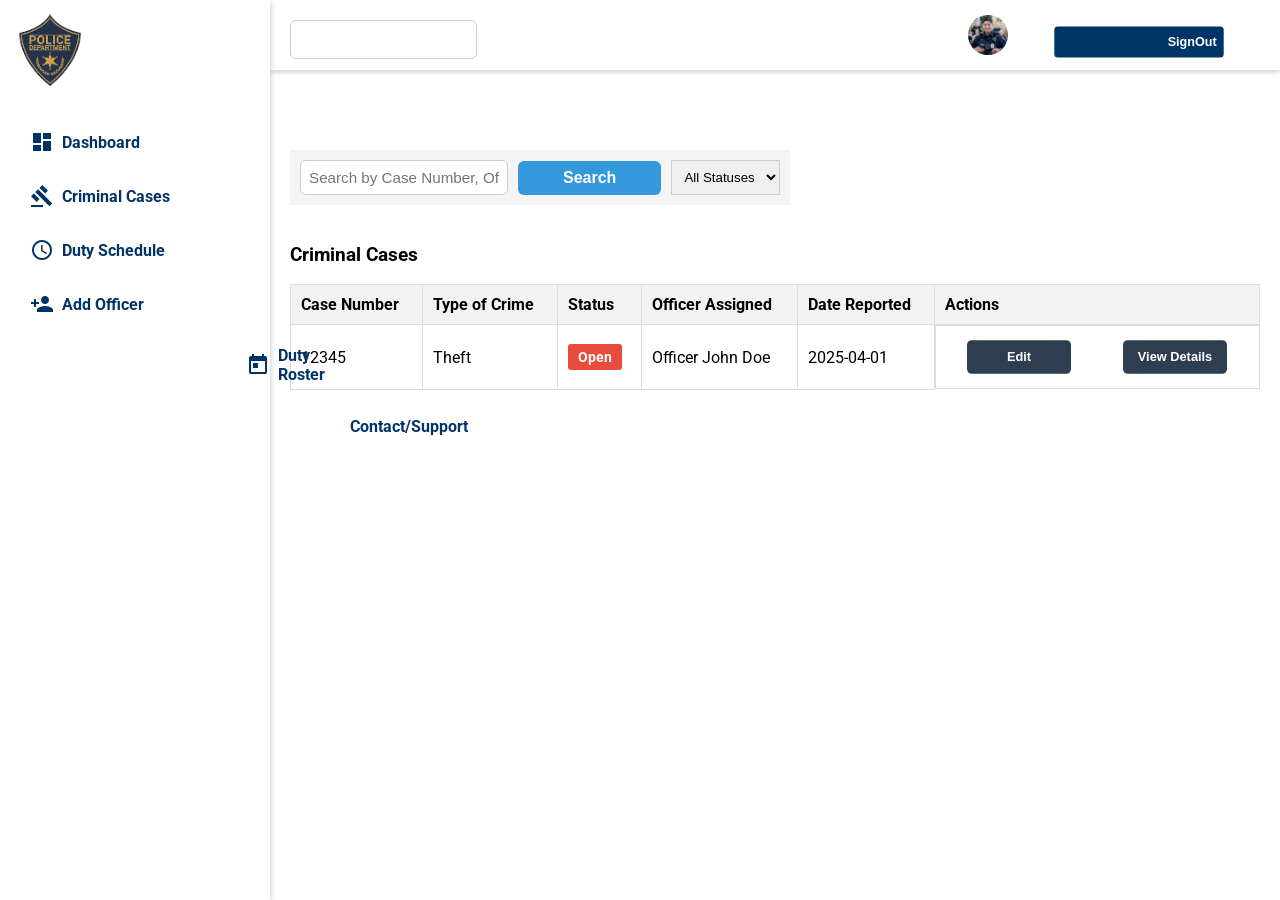
==== cases.html @ ba8a3b09 "First commit" ====
<!DOCTYPE html>
<html lang="en">
<head>
    <meta charset="UTF-8">
    <meta name="viewport" content="width=device-width, initial-scale=1.0">
    <link rel="stylesheet" href="styles/style.css">
    <link href="https://fonts.googleapis.com/icon?family=Material+Icons" rel="stylesheet">
    <title>Police Management System</title>
</head>
<body>
    <div class="sidebar">   
        <div>
            <img src="images/logo2.png" class="logo" alt="">
        </div>
        <ul style="list-style: none; padding: 0;">
            <li class="active">
              <a href="dashboard.html">
                <span class="material-icons">dashboard</span> Dashboard
              </a>
            </li>
            <li>
              <a href="criminal-cases.html">
                <span class="material-icons">gavel</span> Criminal Cases
              </a>
            </li>
            <li>
              <a href="duty-schedule.html">
                <span class="material-icons">schedule</span> Duty Schedule
              </a>
            </li>
            <li>
              <a href="add-officer.html">
                <span class="material-icons">person_add</span> Add Officer
              </a>
            </li>
            <li>
              <a href="duty-roster.html">
                <span class="material-icons">calendar_today</span> Duty Roster
              </a>
            </li>
            <li>
              <a href="contact.html">
                <span class="material-icons">support_agent</span> Contact/Support
              </a>
            </li>
          </ul>
    </div>
    <main>
        <div class="navbar flex align-items justify-between">
            <div>
                <input type="text">
            </div>
            <div class="flex items-center justify-between">
                <img src="images/officer1.jpg" class="officer-profile" alt="">
                <button type="button" class="signout-btn"><span class="material-icons">logout</span> SignOut </button>
            </div>
        </div>
        <div class="main-content">
            <div class="grid grid-t-3">
                <div class="search-bar">
                    <input type="text" placeholder="Search by Case Number, Officer, or Crime Type">
                    <button type="button">Search</button>
                    <select>
                        <option value="all">All Statuses</option>
                        <option value="open">Open</option>
                        <option value="closed">Closed</option>
                        <option value="in-progress">In Progress</option>
                    </select>
                </div>
            </div>
            
            <div class="cases-list">
                <h3>Criminal Cases</h3>
                <table>
                    <thead>
                        <tr>
                            <th>Case Number</th>
                            <th>Type of Crime</th>
                            <th>Status</th>
                            <th>Officer Assigned</th>
                            <th>Date Reported</th>
                            <th>Actions</th>
                        </tr>
                    </thead>
                    <tbody>
                        <!-- Dynamically populated rows -->
                        <tr>
                            <td>12345</td>
                            <td>Theft</td>
                            <td><span class="status open">Open</span></td>
                            <td>Officer John Doe</td>
                            <td>2025-04-01</td>
                            <td class="actions">
                                <button>Edit</button>
                                <button>View Details</button>
                            </td>
                        </tr>
                        <!-- More rows here -->
                    </tbody>
                </table>
            </div>
            <div class="grid grid-t-2">
                
            </div>
            
        </div>
    </main>
</body>
</html>
---- styles/style.css ----
@import url("https://fonts.googleapis.com/css2?family=Roboto:ital,wght@0,100;0,300;0,400;0,500;0,700;0,900;1,100;1,300;1,400;1,500;1,700;1,900&display=swap");
@import url('https://fonts.googleapis.com/css2?family=DM+Sans:ital,wght@0,400;0,500;0,700;1,400&family=Nunito+Sans:wght@500&display=swap');

body{
    font-family: "Roboto";
    margin: 0;
}

ul{
  padding: 0;
}

.loader-wrapper {
  position: fixed;       /* Fix to the screen */
  top: 0;
  left: 0;
  width: 100vw;          /* Full width of the viewport */
  height: 100vh;         /* Full height of the viewport */
  background-color: rgba(255, 255, 255, 0.8); /* Light background */
  display: flex;         /* Flexbox to center the loader */
  justify-content: center; /* Horizontally center */
  align-items: center;   /* Vertically center */
  z-index: 9999;         /* Ensure it's above other content */
}
.loader-wrapper.hidden {
  display: none;         /* Hide the loader when not needed */
}
.loader {
  --d:22px;
  width: 4px;
  height: 4px;
  border-radius: 50%;
  color: #25b09b;
  box-shadow: 
    calc(1*var(--d))      calc(0*var(--d))     0 0,
    calc(0.707*var(--d))  calc(0.707*var(--d)) 0 1px,
    calc(0*var(--d))      calc(1*var(--d))     0 2px,
    calc(-0.707*var(--d)) calc(0.707*var(--d)) 0 3px,
    calc(-1*var(--d))     calc(0*var(--d))     0 4px,
    calc(-0.707*var(--d)) calc(-0.707*var(--d))0 5px,
    calc(0*var(--d))      calc(-1*var(--d))    0 6px;
  animation: l27 1s infinite steps(8);
}
@keyframes l27 {
  100% {transform: rotate(1turn)}
}

.heading-1{
    background-color: #f7f7f7;
    padding: 20px;
    color: #19191a;
    border: 1px solid #ccc;
}

.flex{
    display: flex;
}
.items-center{
    align-items: center;
}
.justify-between{
    justify-content: space-between;
}
.grid{
    display: grid;
}
.grid-t-1{
    grid-template-columns: repeat(1, 1fr);
}
.grid-t-2{
    grid-template-columns: repeat(2, 1fr);
}
.grid-t-3{
    grid-template-columns: repeat(3, 1fr);
}
.grid-t-4{
    grid-template-columns: repeat(4, 1fr);
}
.space-x-1{
    grid-gap: 20px;
}
.space-x-2{
    grid-gap: 40px;
}



.sidebar{
    width: 270px;
    height: 100vh;
    background-color: rgb(255, 255, 255);
    box-shadow: 0 1px 6px 0 #20212447;
    position: fixed;
    top: 0;
    left: 0;
    bottom: 0;
}
.navbar{
    box-shadow: 0 1px 6px 0 #20212447;
    background-color: white;
    padding: 20px;
    height: 30px;
}
.navbar img{
    width: 40px;
    height: 40px;
    border-radius: 50%;
    object-fit: cover;
    margin-right: 10px;
    cursor: pointer;
}
.navbar input{
    padding: 10px;
    width: 100%;
    border-radius: 20px;
    border: 1px solid #ccc;
}
.signout-btn{
    padding: 10px;
    border: none;
    color: white;
    border-radius: 5px;
    display: flex;
    align-items: center;
    background-color: #003366;
    transform: scale(0.7);
    font-size: 18px;
}
main{
    margin-left: 270px;
}
.main-content{
    padding: 60px 20px;
}
.sidebar img{
    width: 100px;
    height: 100px;
    cursor: pointer;
}

.sidebar ul li {
    margin-bottom: 10px;
    padding: 10px 30px;
    transition: all ease-in 0.2s;
}
.sidebar ul li:hover{
    padding: 10px 50px;
    background-color: #7db9f1;
    border-radius: 5px;
    margin: 10px;
}

.sidebar ul li:hover a{
    color: white;
}
  
  ul li a {
    text-decoration: none;
    color: #003366;
    font-weight: bold;
    display: flex;
    align-items: center;
    transition: 0.3s;
  }
  
  ul li a:hover {
    color: #0077cc;
  }
  
  .material-icons {
    margin-right: 8px;
  }
  

  .main-content h1{
    font-family: "DM Sans";
  }

  .main-content .stats > div{
    box-shadow: 0 1px 6px 0 #20212447;
    padding: 15px 30px;
    border-radius: 10px;
    transition: transform 0.2s;
  }
  .main-content .stats > div:hover{
    transform: translateY(-5px);
  }


  .main-content .stats .inner{
    display: flex;
    align-items: center;
    justify-content: space-between;
  }
  .main-content .stats .inner h3{
    font-weight: 500;
  }
  .main-content .stats > div p{
    color: #555555 !important;
    font-weight: 400;
  }
  .main-content .stats > div h2{
    font-size: 2.5rem;
    color: #2c3e50;
    margin: 10px 0;
    font-weight: 400;
  }

  .main-content .stats .inner span{
    color: white;
    border-radius: 50%;
    padding: 10px;
    display: flex;
    justify-content: center;
    align-items: center;
  }

.stat-1{
    background-color: orange;
}
.stat-2{
    background-color: #0d6efd;
}
.stat-3{
    background-color: #0dcaf0;
}
.stat-4{
    background-color: #dc3545;
}


.summary-cards {
    display: flex;
    gap: 20px;
    margin-top: 20px;
    flex-wrap: wrap;
  }
  
  .summary-card {
    background-color: #ffffff;
    border-left: 5px solid #47bdeb;
    padding: 20px;
    border-radius: 8px;
    flex: 1;
    min-width: 220px;
    box-shadow: 0 4px 8px rgba(0, 0, 0, 0.05);
    transition: transform 0.2s;
  }
  
  .summary-card:hover {
    transform: translateY(-5px);
  }
  
  .summary-number {
    font-size: 2.5rem;
    color: #2c3e50;
    margin: 10px 0;
  }
  
  .summary-text {
    font-size: 0.95rem;
    color: #555;
  }

  .alerts-section {
    margin-top: 30px;
    display: flex;
    flex-direction: column;
    gap: 15px;
  }
  
  .alert {
    padding: 15px 20px;
    border-radius: 6px;
    font-size: 1rem;
    font-weight: 500;
    color: #fff;
    box-shadow: 0 3px 6px rgba(0,0,0,0.1);
  }
  
  /* Alert Types */
  .alert-warning {
    background-color: #f39c12;
  }
  
  .alert-danger {
    background-color: #e74c3c;
  }
  
  .alert-success {
    background-color: #27ae60;
  }

.login-page{
    width: 100%;
    height: 100vh;
    display: flex;
    justify-content: center;
    align-items: center;
}

.login-container{
    padding: 80px;
    box-shadow: 0 1px 6px 0 #20212447;
    width: 400px;
    border-radius: 5px;
}

.login-container img{
    width: 170px;
    height: 170px;
    border-radius: 50%;
    display: block;
    margin: auto;
}
.login-container h3{
  text-align: center;
  margin-bottom: 40px;
}

/* Form inputs */
.form-group {
  margin-bottom: 20px;
}

input[type="text"],
input[type="password"] {
    border: 1px solid #ccc;
    border-radius: 6px;
    font-size: 0.95rem;
    transition: border-color 0.3s;
    display: block;
    width: 78%;
}

input:focus {
  border-color: #2c3e50;
  outline: none;
}

.login-container button{
  width: 104%;
  margin-top: 40px;
  display: flex;
  align-items: center;
  justify-content: center;
  gap: 10px;
}

/* Sign in button */
button {
  width: 100%;
  padding: 12px;
  background-color: #2c3e50;
  color: #fff;
  font-weight: bold;
  border: none;
  border-radius: 6px;
  font-size: 1rem;
  cursor: pointer;
  transition: background-color 0.3s;
  margin: auto;
  display: block;
}

button:hover {
  background-color: #1a252f;
}

.login-container .form-group{
    position: relative;
}
.login-container .form-group span{
    position: absolute;
    top: 10px;
    left: 10px;
    color: #050507;
}

.login-container input{
    padding: 15px 50px;
}

.officer-page-profile {
    max-width: 700px;
    margin: 40px auto;
    background: #fff;
    padding: 30px;
    border-radius: 12px;
    /* box-shadow: 0 8px 20px rgba(0,0,0,0.1); */
    font-family: 'Segoe UI', sans-serif;
  }
  
  .profile-header {
    display: flex;
    align-items: center;
    gap: 20px;
    margin-bottom: 30px;
  }
  
  .profile-header img {
    width: 200px;
    height: 200px;
    border-radius: 20px;
    object-fit: cover;
  }

  .profile-header .ranks span{
    font-size: 15px;
    margin: 0;
  }
  
  .officer-info h2 {
    margin: 0;
    font-size: 1.5rem;
    color: #2c3e50;
  }
  
  .officer-info p {
    margin: 4px 0;
    color: #555;
  }
  
  .status {
    display: inline-block;
    padding: 5px 10px;
    border-radius: 20px;
    font-size: 0.85rem;
    font-weight: bold;
  }
  
  .on-duty {
    background-color: #27ae60;
    color: white;
  }
  
  .off-duty {
    background-color: #e74c3c;
    color: white;
  }
  
  .profile-details h3 {
    margin-bottom: 15px;
    color: #2c3e50;
  }
  
  .profile-details ul {
    list-style: none;
    padding: 0;
    line-height: 1.8;
    color: #333;
  }
  .profile-details ul li{
    display: flex;
    flex-direction: column;
  }
  .profile-details ul li span{
    font-weight: 500 !important;
  }
  
  .profile-actions {
    margin-top: 20px;
  }
  
  .profile-actions button {
    margin-right: 10px;
    padding: 10px 20px;
    background: #2c3e50;
    color: white;
    border: none;
    border-radius: 6px;
    cursor: pointer;
    transition: background 0.3s;
    margin-top: 20px;
  }
  
  .profile-actions button:hover {
    background: #1a252f;
  }

  .officer-stats ul li{
    display: flex;
    align-items: center;
    justify-content: space-between;
    padding: 10px 20px;
  }

  .officer-stats ul li span:last-child{
    font-weight: 500;
    color: #555555;
  }

  .badge{
    background-color: #388ec1;
    padding: 10px;
    border-radius: 50%;
    color: white !important;
  }
  
  
  /* Search Bar */
.search-bar {
  display: flex;
  gap: 10px;
  margin: 20px 0;
  padding: 10px;
  background-color: #f4f4f4;
}

.search-bar input {
  padding: 8px;
  width: 250px;
  border: 1px solid #ccc;
}

.search-bar button {
  padding: 8px 15px;
  background-color: #3498db;
  color: white;
  border: none;
  cursor: pointer;
}

.search-bar button:hover {
  background-color: #2980b9;
}

.search-bar select {
  padding: 8px;
  border: 1px solid #ccc;
}

/* Criminal Cases Table */
.cases-list table {
  width: 100%;
  border-collapse: collapse;
}

.cases-list th, .cases-list td {
  padding: 10px;
  border: 1px solid #ddd;
  text-align: left;
}

.cases-list th {
  background-color: #f2f2f2;
}

.status {
  padding: 5px 10px;
  border-radius: 3px;
}

.status.open {
  background-color: #e74c3c;
  color: white;
}

.status.closed {
  background-color: #2ecc71;
  color: white;
}

.status.in-progress {
  background-color: #f39c12;
  color: white;
}

/* Add Case Form */
.add-case-form {
  max-width: 600px;
  margin: 20px;
  padding: 20px;
  background-color: #f9f9f9;
  border-radius: 5px;
  box-shadow: 0 0 10px rgba(0, 0, 0, 0.1);
}

.add-case-form .form-group {
  margin-bottom: 15px;
}

.add-case-form label {
  display: block;
  margin-bottom: 5px;
}

.add-case-form input, .add-case-form select, .add-case-form textarea {
  width: 100%;
  padding: 8px;
  border: 1px solid #ccc;
  border-radius: 5px;
}

.add-case-form button {
  padding: 10px 20px;
  background-color: #3498db;
  color: white;
  border: none;
  cursor: pointer;
}

.add-case-form button:hover {
  background-color: #2980b9;
}

/* Case Details */
.case-details {
  max-width: 800px;
  margin: 20px;
  padding: 20px;
  background-color: #f9f9f9;
  border-radius: 5px;
  box-shadow: 0 0 10px rgba(0, 0, 0, 0.1);
}

.case-details .case-info p {
  font-size: 1.1em;
  margin: 10px 0;
}

.evidence ul {
  list-style-type: none;
  padding: 0;
}

.evidence li {
  margin: 5px 0;
}

.cases-list .actions{
  display: flex;
  align-items: center;
  gap: 10px;
  justify-items: flex-start;
}
.cases-list .actions button{
  transform: scale(0.8);
  width: 130px;
}
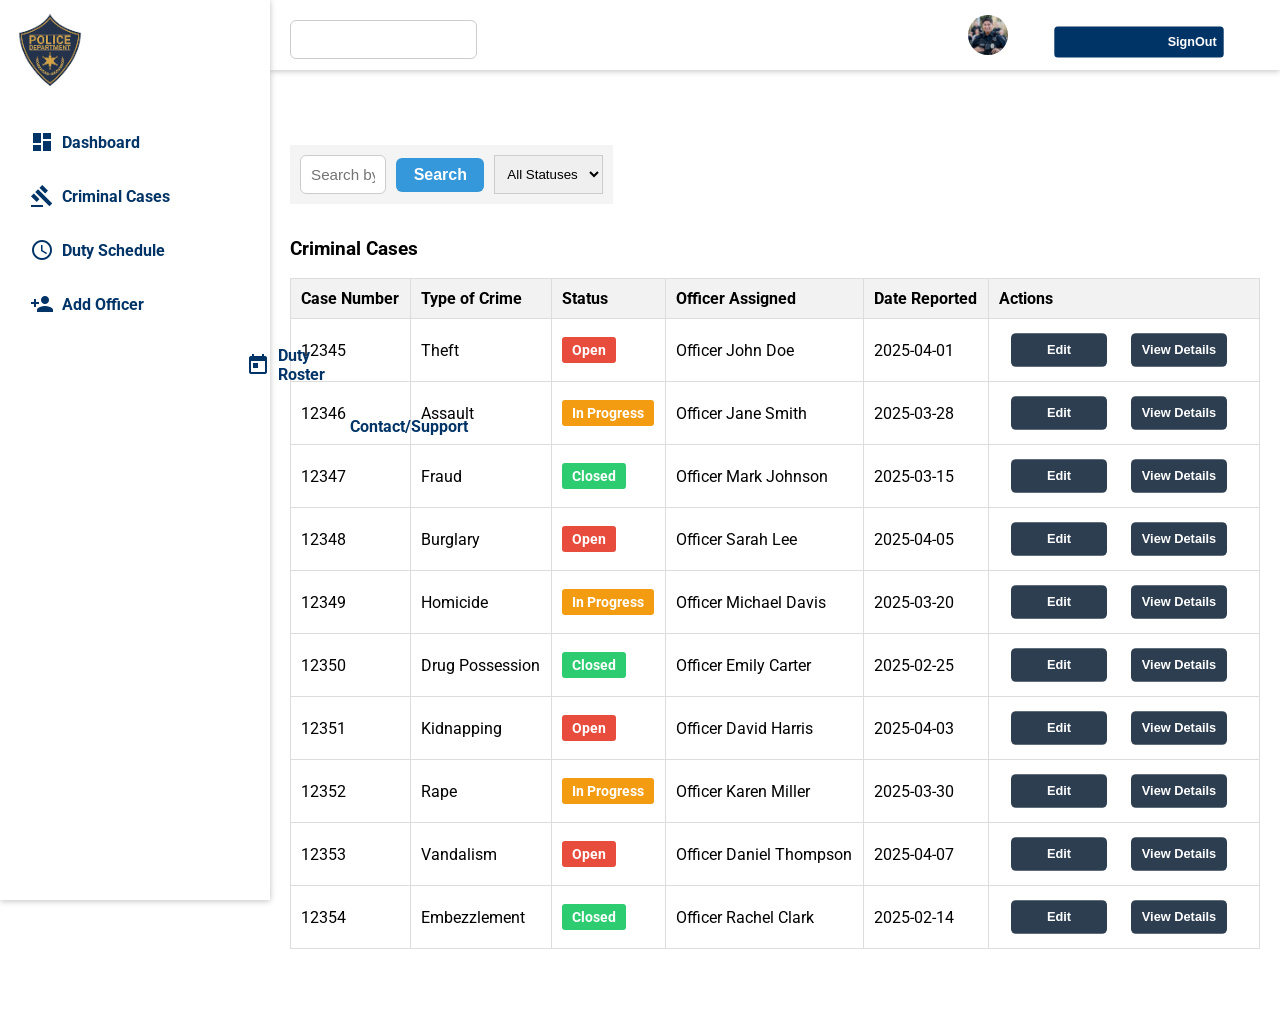
==== commit e3d5b2c9: "First commit" ====
--- a/cases.html
+++ b/cases.html
@@ -83,19 +83,126 @@
                         </tr>
                     </thead>
                     <tbody>
-                        <!-- Dynamically populated rows -->
+                        <!-- Case 1 -->
                         <tr>
                             <td>12345</td>
                             <td>Theft</td>
                             <td><span class="status open">Open</span></td>
                             <td>Officer John Doe</td>
                             <td>2025-04-01</td>
-                            <td class="actions">
-                                <button>Edit</button>
-                                <button>View Details</button>
-                            </td>
-                        </tr>
-                        <!-- More rows here -->
+                            <td id="actions">
+                                <button>Edit</button>
+                                <button>View Details</button>
+                            </td>
+                        </tr>
+                        <!-- Case 2 -->
+                        <tr>
+                            <td>12346</td>
+                            <td>Assault</td>
+                            <td><span class="status in-progress">In Progress</span></td>
+                            <td>Officer Jane Smith</td>
+                            <td>2025-03-28</td>
+                            <td id="actions">
+                                <button>Edit</button>
+                                <button>View Details</button>
+                            </td>
+                        </tr>
+                        <!-- Case 3 -->
+                        <tr>
+                            <td>12347</td>
+                            <td>Fraud</td>
+                            <td><span class="status closed">Closed</span></td>
+                            <td>Officer Mark Johnson</td>
+                            <td>2025-03-15</td>
+                            <td id="actions">
+                                <button>Edit</button>
+                                <button>View Details</button>
+                            </td>
+                        </tr>
+                        <!-- Case 4 -->
+                        <tr>
+                            <td>12348</td>
+                            <td>Burglary</td>
+                            <td><span class="status open">Open</span></td>
+                            <td>Officer Sarah Lee</td>
+                            <td>2025-04-05</td>
+                            <td id="actions">
+                                <button>Edit</button>
+                                <button>View Details</button>
+                            </td>
+                        </tr>
+                        <!-- Case 5 -->
+                        <tr>
+                            <td>12349</td>
+                            <td>Homicide</td>
+                            <td><span class="status in-progress">In Progress</span></td>
+                            <td>Officer Michael Davis</td>
+                            <td>2025-03-20</td>
+                            <td id="actions">
+                                <button>Edit</button>
+                                <button>View Details</button>
+                            </td>
+                        </tr>
+                        <!-- Case 6 -->
+                        <tr>
+                            <td>12350</td>
+                            <td>Drug Possession</td>
+                            <td><span class="status closed">Closed</span></td>
+                            <td>Officer Emily Carter</td>
+                            <td>2025-02-25</td>
+                            <td id="actions">
+                                <button>Edit</button>
+                                <button>View Details</button>
+                            </td>
+                        </tr>
+                        <!-- Case 7 -->
+                        <tr>
+                            <td>12351</td>
+                            <td>Kidnapping</td>
+                            <td><span class="status open">Open</span></td>
+                            <td>Officer David Harris</td>
+                            <td>2025-04-03</td>
+                            <td id="actions">
+                                <button>Edit</button>
+                                <button>View Details</button>
+                            </td>
+                        </tr>
+                        <!-- Case 8 -->
+                        <tr>
+                            <td>12352</td>
+                            <td>Rape</td>
+                            <td><span class="status in-progress">In Progress</span></td>
+                            <td>Officer Karen Miller</td>
+                            <td>2025-03-30</td>
+                            <td id="actions">
+                                <button>Edit</button>
+                                <button>View Details</button>
+                            </td>
+                        </tr>
+                        <!-- Case 9 -->
+                        <tr>
+                            <td>12353</td>
+                            <td>Vandalism</td>
+                            <td><span class="status open">Open</span></td>
+                            <td>Officer Daniel Thompson</td>
+                            <td>2025-04-07</td>
+                            <td id="actions">
+                                <button>Edit</button>
+                                <button>View Details</button>
+                            </td>
+                        </tr>
+                        <!-- Case 10 -->
+                        <tr>
+                            <td>12354</td>
+                            <td>Embezzlement</td>
+                            <td><span class="status closed">Closed</span></td>
+                            <td>Officer Rachel Clark</td>
+                            <td>2025-02-14</td>
+                            <td id="actions">
+                                <button>Edit</button>
+                                <button>View Details</button>
+                            </td>
+                        </tr>
                     </tbody>
                 </table>
             </div>
@@ -105,5 +212,6 @@
             
         </div>
     </main>
+    <script src="scripts/main.js"></script>
 </body>
 </html>
--- a/styles/style.css
+++ b/styles/style.css
@@ -3,7 +3,7 @@
 @import url('https://fonts.googleapis.com/css2?family=DM+Sans:ital,wght@0,400;0,500;0,700;1,400&family=Nunito+Sans:wght@500&display=swap');
 
 body{
-    font-family: "Roboto";
+    font-family: "Roboto", sans-serif;
     margin: 0;
 }
 
@@ -12,19 +12,19 @@
 }
 
 .loader-wrapper {
-  position: fixed;       /* Fix to the screen */
+  position: fixed;       
   top: 0;
   left: 0;
-  width: 100vw;          /* Full width of the viewport */
-  height: 100vh;         /* Full height of the viewport */
-  background-color: rgba(255, 255, 255, 0.8); /* Light background */
-  display: flex;         /* Flexbox to center the loader */
-  justify-content: center; /* Horizontally center */
-  align-items: center;   /* Vertically center */
-  z-index: 9999;         /* Ensure it's above other content */
+  width: 100vw;          
+  height: 100vh;         
+  background-color: rgba(255, 255, 255, 0.8); 
+  display: flex;       
+  justify-content: center; 
+  align-items: center;   
+  z-index: 9999;         
 }
 .loader-wrapper.hidden {
-  display: none;         /* Hide the loader when not needed */
+  display: none;         
 }
 .loader {
   --d:22px;
@@ -629,13 +629,93 @@
   margin: 5px 0;
 }
 
-.cases-list .actions{
+.cases-list #actions{
+  width: 250px;
+}
+.cases-list #actions button{
+  transform: scale(0.8);
+  width: 120px;
+}
+.cases-list #actions button:first-child{
+  float: left;
+}
+.cases-list #actions button:last-child{
+  float: left;
+}
+
+
+.criminals-page {
+  padding: 20px;
+  background: #fff;
+  border-radius: 10px;
+}
+.criminals-table img{
+  width: 80px;
+  height: 80px;
+  object-fit: cover;
+  border: 1px solid #ccc;
+  padding: 5px;
+}
+
+/* .header {
   display: flex;
+  justify-content: space-between;
   align-items: center;
-  gap: 10px;
-  justify-items: flex-start;
-}
-.cases-list .actions button{
-  transform: scale(0.8);
-  width: 130px;
-}+} */
+
+.add-btn {
+  padding: 10px 20px;
+  background-color: #2ecc71;
+  color: white;
+  border: none;
+  border-radius: 8px;
+  cursor: pointer;
+}
+
+.search-bar {
+  margin: 15px 0;
+}
+
+.search-bar input {
+  width: 100%;
+  padding: 10px;
+  border: 1px solid #ccc;
+  border-radius: 6px;
+}
+
+.criminals-table {
+  width: 100%;
+  border-collapse: collapse;
+  margin-top: 10px;
+}
+
+.criminals-table th,
+.criminals-table td {
+  padding: 12px 10px;
+  text-align: left;
+  border-bottom: 1px solid #ddd;
+}
+
+.status.jailed {
+  background-color: red;
+  color: white;
+  padding: 4px 8px;
+  border-radius: 5px;
+}
+
+.pagination {
+  margin-top: 20px;
+  text-align: center;
+  display: flex;
+}
+
+.pagination button {
+  margin: 0 5px;
+  padding: 8px 16px;
+  border: 1px solid #3498db;
+  background-color: #3498db;
+  color: white;
+  border-radius: 5px;
+  cursor: pointer;
+  display: inline-block;
+}
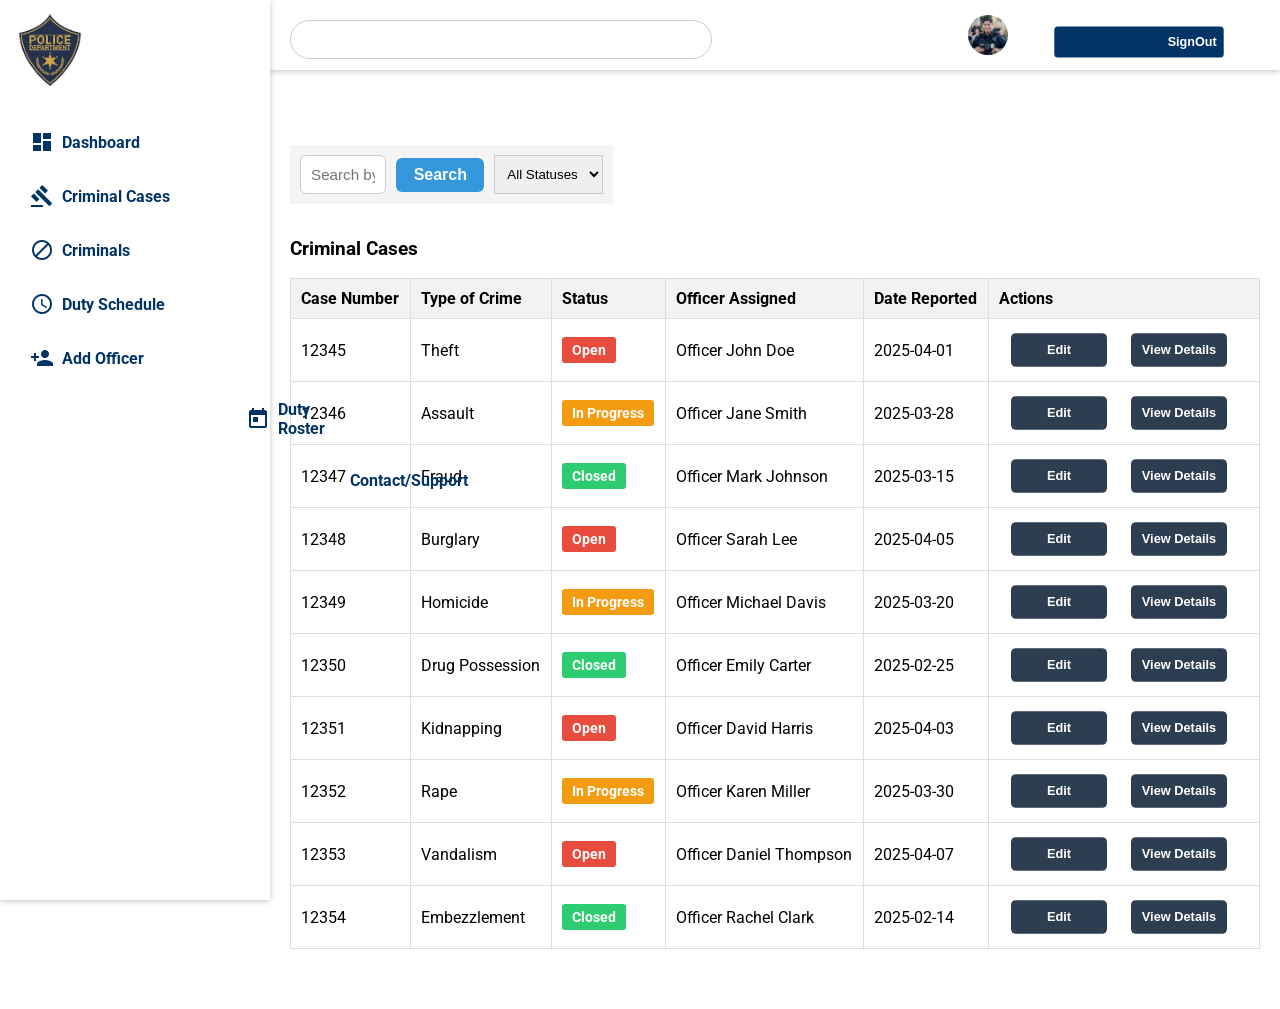
==== commit bd5abadc: "Update codebase" ====
--- a/cases.html
+++ b/cases.html
@@ -14,20 +14,25 @@
         </div>
         <ul style="list-style: none; padding: 0;">
             <li class="active">
-              <a href="dashboard.html">
+              <a href="index.html">
                 <span class="material-icons">dashboard</span> Dashboard
               </a>
             </li>
             <li>
-              <a href="criminal-cases.html">
-                <span class="material-icons">gavel</span> Criminal Cases
-              </a>
-            </li>
-            <li>
-              <a href="duty-schedule.html">
-                <span class="material-icons">schedule</span> Duty Schedule
-              </a>
-            </li>
+                <a href="cases.html">
+                  <span class="material-icons">gavel</span> Criminal Cases
+                </a>
+            </li>
+            <li>
+                <a href="criminals.html">
+                  <span class="material-icons">block</span> Criminals
+                </a>
+            </li>
+            <li>
+                <a href="duty-schedule.html">
+                  <span class="material-icons">schedule</span> Duty Schedule
+                </a>
+              </li>
             <li>
               <a href="add-officer.html">
                 <span class="material-icons">person_add</span> Add Officer
@@ -212,6 +217,10 @@
             
         </div>
     </main>
+
+    <div class="loader-wrapper hidden">
+        <div class="loader"></div>
+    </div>
     <script src="scripts/main.js"></script>
 </body>
 </html>
--- a/styles/style.css
+++ b/styles/style.css
@@ -83,6 +83,12 @@
 .space-x-2{
     grid-gap: 40px;
 }
+.span-2{
+  grid-column: span 2;
+}
+.span-3{
+  grid-column: span 3;
+}
 
 
 
@@ -112,9 +118,9 @@
 }
 .navbar input{
     padding: 10px;
-    width: 100%;
-    border-radius: 20px;
     border: 1px solid #ccc;
+    border-radius: 20px !important;
+    width: 400px !important;
 }
 .signout-btn{
     padding: 10px;
@@ -214,6 +220,7 @@
     display: flex;
     justify-content: center;
     align-items: center;
+    font-size: 2.5rem;
   }
 
 .stat-1{
@@ -719,3 +726,20 @@
   cursor: pointer;
   display: inline-block;
 }
+
+
+
+@media (max-width: 768px) {
+  .sidebar{
+    display: none;
+  }
+  main{
+    margin-left: 0;
+  }
+  .stats{
+    grid-template-columns: repeat(1, 1fr);
+  }
+  .notify-container{
+    grid-template-columns: repeat(1, 1fr);
+  }
+}
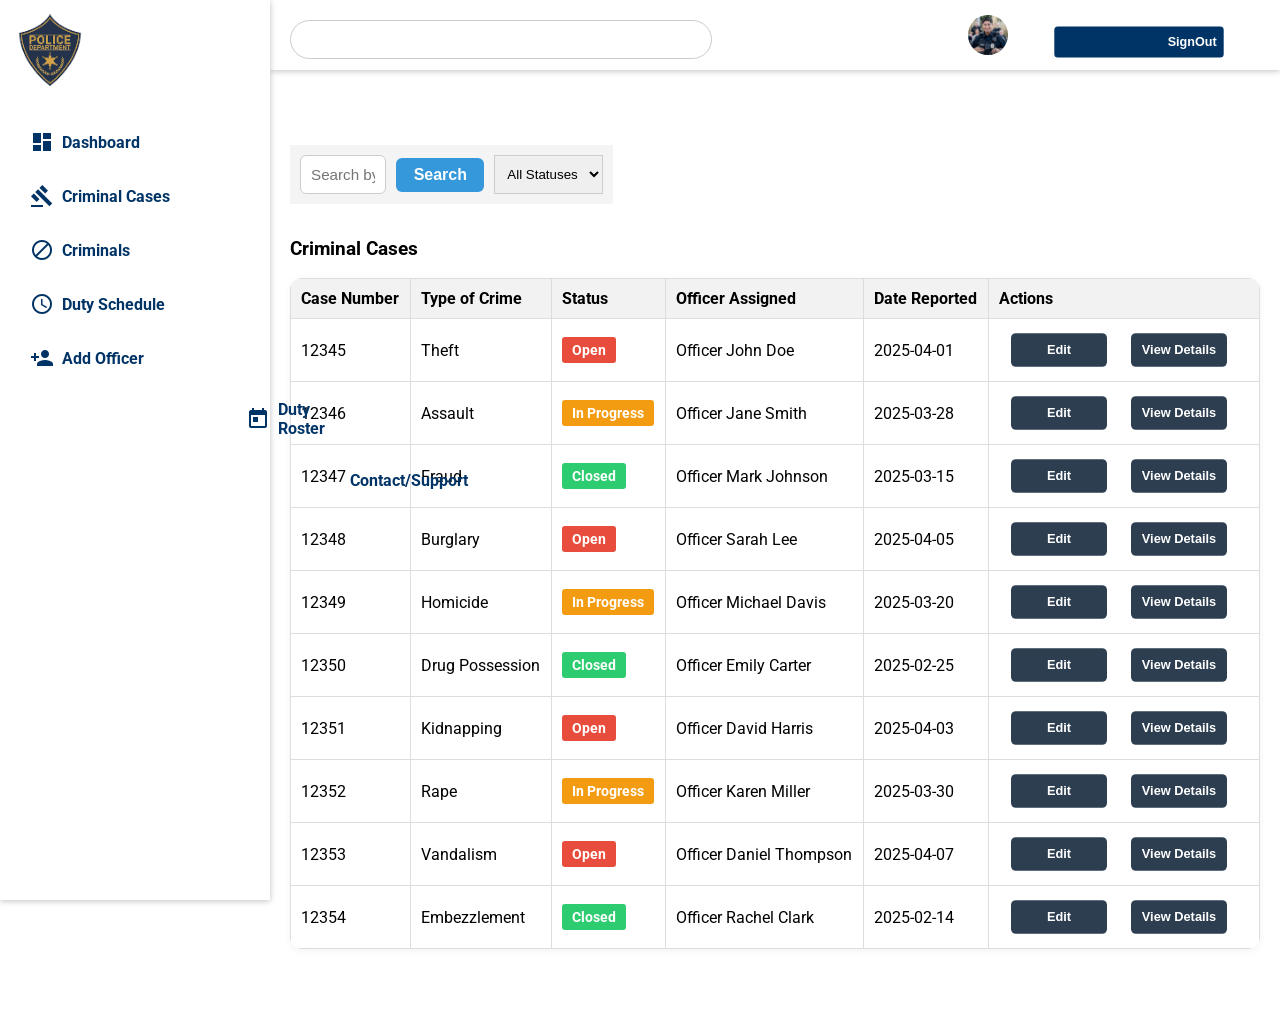
==== commit 9cef44e1: "Update codebase" ====
--- a/cases.html
+++ b/cases.html
@@ -8,58 +8,62 @@
     <title>Police Management System</title>
 </head>
 <body>
-    <div class="sidebar">   
+    <div class="sidebar">
+        <span class="material-icons menu-icon-close">close</span>
         <div>
-            <img src="images/logo2.png" class="logo" alt="">
+          <img src="images/logo2.png" class="logo" alt="" />
         </div>
-        <ul style="list-style: none; padding: 0;">
-            <li class="active">
-              <a href="index.html">
-                <span class="material-icons">dashboard</span> Dashboard
-              </a>
-            </li>
-            <li>
-                <a href="cases.html">
-                  <span class="material-icons">gavel</span> Criminal Cases
-                </a>
-            </li>
-            <li>
-                <a href="criminals.html">
-                  <span class="material-icons">block</span> Criminals
-                </a>
-            </li>
-            <li>
-                <a href="duty-schedule.html">
-                  <span class="material-icons">schedule</span> Duty Schedule
-                </a>
-              </li>
-            <li>
-              <a href="add-officer.html">
-                <span class="material-icons">person_add</span> Add Officer
-              </a>
-            </li>
-            <li>
-              <a href="duty-roster.html">
-                <span class="material-icons">calendar_today</span> Duty Roster
-              </a>
-            </li>
-            <li>
-              <a href="contact.html">
-                <span class="material-icons">support_agent</span> Contact/Support
-              </a>
-            </li>
-          </ul>
-    </div>
+        <ul>
+          <li class="active">
+            <a href="index.html">
+              <span class="material-icons">dashboard</span> Dashboard
+            </a>
+          </li>
+          <li>
+            <a href="cases.html">
+              <span class="material-icons">gavel</span> Criminal Cases
+            </a>
+          </li>
+          <li>
+            <a href="criminals.html">
+              <span class="material-icons">block</span> Criminals
+            </a>
+          </li>
+          <li>
+            <a href="duty-schedule.html">
+              <span class="material-icons">schedule</span> Duty Schedule
+            </a>
+          </li>
+          <li>
+            <a href="add-officer.html">
+              <span class="material-icons">person_add</span> Add Officer
+            </a>
+          </li>
+          <li>
+            <a href="duty-roster.html">
+              <span class="material-icons">calendar_today</span> Duty Roster
+            </a>
+          </li>
+          <li>
+            <a href="contact.html">
+              <span class="material-icons">support_agent</span> Contact/Support
+            </a>
+          </li>
+        </ul>
+      </div>
     <main>
         <div class="navbar flex align-items justify-between">
             <div>
-                <input type="text">
-            </div>
-            <div class="flex items-center justify-between">
-                <img src="images/officer1.jpg" class="officer-profile" alt="">
-                <button type="button" class="signout-btn"><span class="material-icons">logout</span> SignOut </button>
-            </div>
-        </div>
+              <input type="text" />
+              <span class="material-icons menu-icon">menu</span>
+            </div>
+            <div class="flex nav-profile items-center justify-between">
+              <img src="images/officer1.jpg" class="officer-profile" alt="" />
+              <button type="button" class="signout-btn">
+                <span class="material-icons">logout</span> SignOut
+              </button>
+            </div>
+          </div>
         <div class="main-content">
             <div class="grid grid-t-3">
                 <div class="search-bar">
@@ -76,140 +80,142 @@
             
             <div class="cases-list">
                 <h3>Criminal Cases</h3>
-                <table>
-                    <thead>
-                        <tr>
-                            <th>Case Number</th>
-                            <th>Type of Crime</th>
-                            <th>Status</th>
-                            <th>Officer Assigned</th>
-                            <th>Date Reported</th>
-                            <th>Actions</th>
-                        </tr>
-                    </thead>
-                    <tbody>
-                        <!-- Case 1 -->
-                        <tr>
-                            <td>12345</td>
-                            <td>Theft</td>
-                            <td><span class="status open">Open</span></td>
-                            <td>Officer John Doe</td>
-                            <td>2025-04-01</td>
-                            <td id="actions">
-                                <button>Edit</button>
-                                <button>View Details</button>
-                            </td>
-                        </tr>
-                        <!-- Case 2 -->
-                        <tr>
-                            <td>12346</td>
-                            <td>Assault</td>
-                            <td><span class="status in-progress">In Progress</span></td>
-                            <td>Officer Jane Smith</td>
-                            <td>2025-03-28</td>
-                            <td id="actions">
-                                <button>Edit</button>
-                                <button>View Details</button>
-                            </td>
-                        </tr>
-                        <!-- Case 3 -->
-                        <tr>
-                            <td>12347</td>
-                            <td>Fraud</td>
-                            <td><span class="status closed">Closed</span></td>
-                            <td>Officer Mark Johnson</td>
-                            <td>2025-03-15</td>
-                            <td id="actions">
-                                <button>Edit</button>
-                                <button>View Details</button>
-                            </td>
-                        </tr>
-                        <!-- Case 4 -->
-                        <tr>
-                            <td>12348</td>
-                            <td>Burglary</td>
-                            <td><span class="status open">Open</span></td>
-                            <td>Officer Sarah Lee</td>
-                            <td>2025-04-05</td>
-                            <td id="actions">
-                                <button>Edit</button>
-                                <button>View Details</button>
-                            </td>
-                        </tr>
-                        <!-- Case 5 -->
-                        <tr>
-                            <td>12349</td>
-                            <td>Homicide</td>
-                            <td><span class="status in-progress">In Progress</span></td>
-                            <td>Officer Michael Davis</td>
-                            <td>2025-03-20</td>
-                            <td id="actions">
-                                <button>Edit</button>
-                                <button>View Details</button>
-                            </td>
-                        </tr>
-                        <!-- Case 6 -->
-                        <tr>
-                            <td>12350</td>
-                            <td>Drug Possession</td>
-                            <td><span class="status closed">Closed</span></td>
-                            <td>Officer Emily Carter</td>
-                            <td>2025-02-25</td>
-                            <td id="actions">
-                                <button>Edit</button>
-                                <button>View Details</button>
-                            </td>
-                        </tr>
-                        <!-- Case 7 -->
-                        <tr>
-                            <td>12351</td>
-                            <td>Kidnapping</td>
-                            <td><span class="status open">Open</span></td>
-                            <td>Officer David Harris</td>
-                            <td>2025-04-03</td>
-                            <td id="actions">
-                                <button>Edit</button>
-                                <button>View Details</button>
-                            </td>
-                        </tr>
-                        <!-- Case 8 -->
-                        <tr>
-                            <td>12352</td>
-                            <td>Rape</td>
-                            <td><span class="status in-progress">In Progress</span></td>
-                            <td>Officer Karen Miller</td>
-                            <td>2025-03-30</td>
-                            <td id="actions">
-                                <button>Edit</button>
-                                <button>View Details</button>
-                            </td>
-                        </tr>
-                        <!-- Case 9 -->
-                        <tr>
-                            <td>12353</td>
-                            <td>Vandalism</td>
-                            <td><span class="status open">Open</span></td>
-                            <td>Officer Daniel Thompson</td>
-                            <td>2025-04-07</td>
-                            <td id="actions">
-                                <button>Edit</button>
-                                <button>View Details</button>
-                            </td>
-                        </tr>
-                        <!-- Case 10 -->
-                        <tr>
-                            <td>12354</td>
-                            <td>Embezzlement</td>
-                            <td><span class="status closed">Closed</span></td>
-                            <td>Officer Rachel Clark</td>
-                            <td>2025-02-14</td>
-                            <td id="actions">
-                                <button>Edit</button>
-                                <button>View Details</button>
-                            </td>
-                        </tr>
-                    </tbody>
-                </table>
+                <div class="table-wrapper">
+                    <table class="responsive-table">
+                        <thead>
+                            <tr>
+                                <th>Case Number</th>
+                                <th>Type of Crime</th>
+                                <th>Status</th>
+                                <th>Officer Assigned</th>
+                                <th>Date Reported</th>
+                                <th>Actions</th>
+                            </tr>
+                        </thead>
+                        <tbody>
+                            <!-- Case 1 -->
+                            <tr>
+                                <td>12345</td>
+                                <td>Theft</td>
+                                <td><span class="status open">Open</span></td>
+                                <td>Officer John Doe</td>
+                                <td>2025-04-01</td>
+                                <td id="actions">
+                                    <button>Edit</button>
+                                    <button>View Details</button>
+                                </td>
+                            </tr>
+                            <!-- Case 2 -->
+                            <tr>
+                                <td>12346</td>
+                                <td>Assault</td>
+                                <td><span class="status in-progress">In Progress</span></td>
+                                <td>Officer Jane Smith</td>
+                                <td>2025-03-28</td>
+                                <td id="actions">
+                                    <button>Edit</button>
+                                    <button>View Details</button>
+                                </td>
+                            </tr>
+                            <!-- Case 3 -->
+                            <tr>
+                                <td>12347</td>
+                                <td>Fraud</td>
+                                <td><span class="status closed">Closed</span></td>
+                                <td>Officer Mark Johnson</td>
+                                <td>2025-03-15</td>
+                                <td id="actions">
+                                    <button>Edit</button>
+                                    <button>View Details</button>
+                                </td>
+                            </tr>
+                            <!-- Case 4 -->
+                            <tr>
+                                <td>12348</td>
+                                <td>Burglary</td>
+                                <td><span class="status open">Open</span></td>
+                                <td>Officer Sarah Lee</td>
+                                <td>2025-04-05</td>
+                                <td id="actions">
+                                    <button>Edit</button>
+                                    <button>View Details</button>
+                                </td>
+                            </tr>
+                            <!-- Case 5 -->
+                            <tr>
+                                <td>12349</td>
+                                <td>Homicide</td>
+                                <td><span class="status in-progress">In Progress</span></td>
+                                <td>Officer Michael Davis</td>
+                                <td>2025-03-20</td>
+                                <td id="actions">
+                                    <button>Edit</button>
+                                    <button>View Details</button>
+                                </td>
+                            </tr>
+                            <!-- Case 6 -->
+                            <tr>
+                                <td>12350</td>
+                                <td>Drug Possession</td>
+                                <td><span class="status closed">Closed</span></td>
+                                <td>Officer Emily Carter</td>
+                                <td>2025-02-25</td>
+                                <td id="actions">
+                                    <button>Edit</button>
+                                    <button>View Details</button>
+                                </td>
+                            </tr>
+                            <!-- Case 7 -->
+                            <tr>
+                                <td>12351</td>
+                                <td>Kidnapping</td>
+                                <td><span class="status open">Open</span></td>
+                                <td>Officer David Harris</td>
+                                <td>2025-04-03</td>
+                                <td id="actions">
+                                    <button>Edit</button>
+                                    <button>View Details</button>
+                                </td>
+                            </tr>
+                            <!-- Case 8 -->
+                            <tr>
+                                <td>12352</td>
+                                <td>Rape</td>
+                                <td><span class="status in-progress">In Progress</span></td>
+                                <td>Officer Karen Miller</td>
+                                <td>2025-03-30</td>
+                                <td id="actions">
+                                    <button>Edit</button>
+                                    <button>View Details</button>
+                                </td>
+                            </tr>
+                            <!-- Case 9 -->
+                            <tr>
+                                <td>12353</td>
+                                <td>Vandalism</td>
+                                <td><span class="status open">Open</span></td>
+                                <td>Officer Daniel Thompson</td>
+                                <td>2025-04-07</td>
+                                <td id="actions">
+                                    <button>Edit</button>
+                                    <button>View Details</button>
+                                </td>
+                            </tr>
+                            <!-- Case 10 -->
+                            <tr>
+                                <td>12354</td>
+                                <td>Embezzlement</td>
+                                <td><span class="status closed">Closed</span></td>
+                                <td>Officer Rachel Clark</td>
+                                <td>2025-02-14</td>
+                                <td id="actions">
+                                    <button>Edit</button>
+                                    <button>View Details</button>
+                                </td>
+                            </tr>
+                        </tbody>
+                    </table>
+                </div>
             </div>
             <div class="grid grid-t-2">
                 
--- a/styles/style.css
+++ b/styles/style.css
@@ -727,19 +727,120 @@
   display: inline-block;
 }
 
+.table-wrapper {
+  width: 100%;
+  overflow-x: auto;
+  background: #fff;
+  border-radius: 12px;
+  box-shadow: 0 2px 8px rgba(0,0,0,0.05);
+}
+
+.responsive-table {
+  width: 100%;
+  border-collapse: collapse;
+  min-width: 700px;
+}
+
 
 
 @media (max-width: 768px) {
   .sidebar{
-    display: none;
+    transform: translateX(-700px);
+    transition: transform 0.3s ease-in-out;
+    z-index: 2000;
+  }
+  .sidebar .menu-icon-close{
+    position: absolute;
+    top: 10px;
+    right: 10px;
+    background-color: #050507;
+    color: white;
+    border-radius: 50%;
+    padding: 3px;
+    cursor: pointer;
+  }
+  .sidebar.move-left{
+    transform: translateX(0);
   }
   main{
     margin-left: 0;
   }
+  .main-content{
+    padding: 110px 10px;
+  }
   .stats{
     grid-template-columns: repeat(1, 1fr);
   }
   .notify-container{
     grid-template-columns: repeat(1, 1fr);
   }
+  .navbar{
+    position: fixed;
+    top: 0;
+    left: 0;
+    width: 100%;
+    z-index: 1000;
+    padding: 20px 10px;
+  }
+
+  .nav-profile{
+    align-items: normal
+  }
+
+  .navbar input{
+    display: none;
+  }
+
+  .navbar .menu-icon{
+    font-size: 40px;
+    font-weight: 400;
+  }
+
+  .officer-container{
+    grid-template-columns: repeat(1, 1fr);
+  }
+
+  .profile-header{
+    flex-direction: column;
+    align-items: center;
+  }
+}
+
+
+
+@media (min-width: 768px) and (max-width: 1024px) {
+  .sidebar{
+    transform: translateX(-700px);
+  }
+  .sidebar.move-left{
+    transform: translateX(0);
+  }
+  main{
+    margin-left: 0;
+  }
+  .stats{
+    grid-template-columns: repeat(2, 1fr);
+  }
+  .notify-container{
+    grid-template-columns: repeat(2, 1fr);
+  }
+
+  .navbar input{
+    display: none;
+  }
+
+  .navbar .menu-icon{
+    font-size: 40px;
+    font-weight: 400;
+  }
+}
+
+@media (min-width: 768px){
+  .navbar .menu-icon{
+    display: none;
+  }
+  .sidebar .menu-icon-close{
+    display: none;
+  }
+
 }
